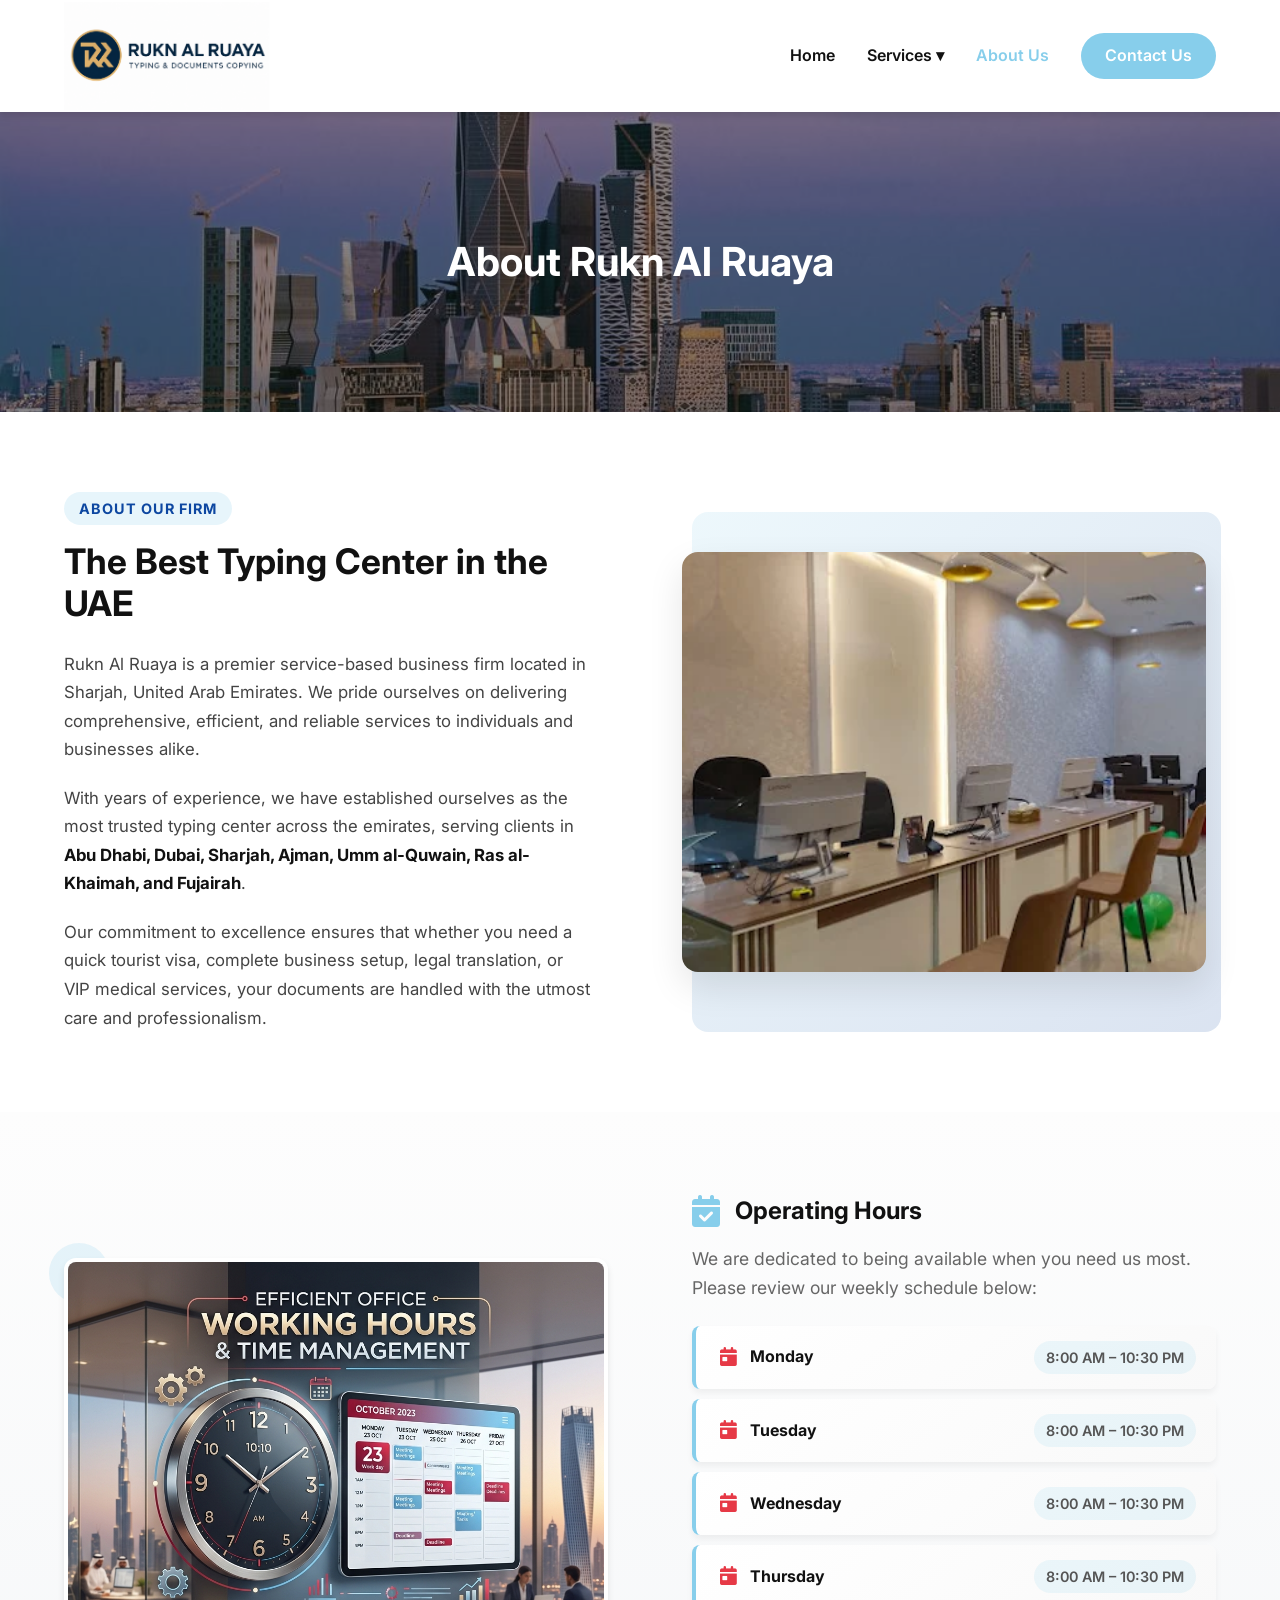
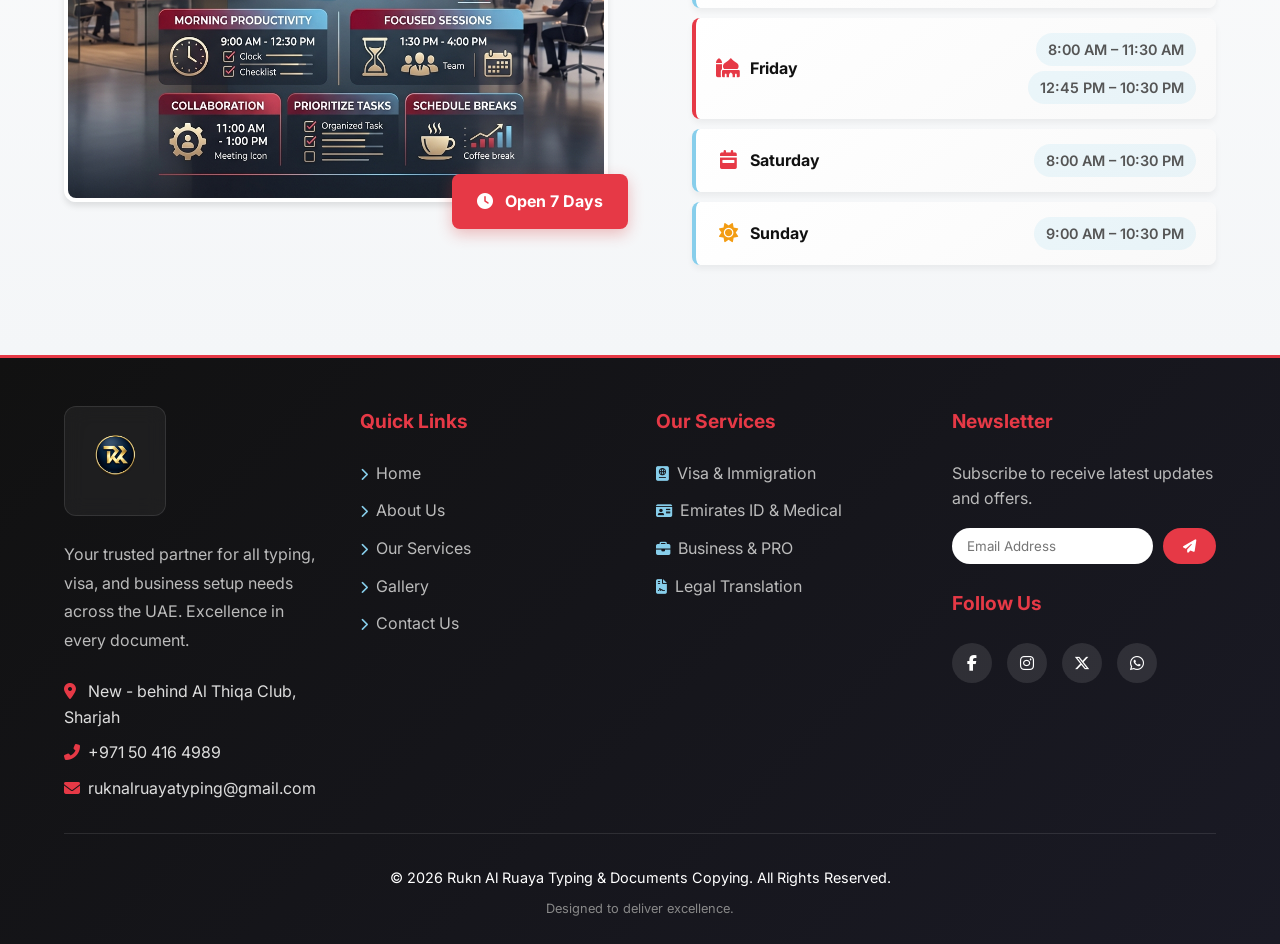
==== about.html @ 2fbfcc8e "Initial website upload" ====
<!DOCTYPE html>
<html lang="en">

<head>
    <meta charset="UTF-8">
    <meta name="viewport" content="width=device-width, initial-scale=1.0">
    <meta name="description"
        content="Learn about Rukn Al Ruaya, the leading typing center and documents copying service spanning across all 7 emirates of the UAE.">
    <title>About Us | Rukn Al Ruaya</title>
    <link rel="preconnect" href="https://fonts.googleapis.com">
    <link rel="preconnect" href="https://fonts.gstatic.com" crossorigin>
    <link href="https://fonts.googleapis.com/css2?family=Inter:wght@300;400;600;700&display=swap" rel="stylesheet">
    <link rel="stylesheet" href="https://cdnjs.cloudflare.com/ajax/libs/font-awesome/6.4.0/css/all.min.css">
    <link rel="stylesheet" href="css/style.css">
        <!-- Enhanced Favicon -->
    <link rel="icon" type="image/x-icon" href="images/favicon.ico" sizes="16x16 32x32 48x48">
    <link rel="icon" type="image/png" sizes="192x192" href="images/Rukn Al Ruaya.png">
    <link rel="apple-touch-icon" sizes="180x180" href="images/Rukn Al Ruaya.png">
    <style>
        .about-grid {
            display: grid;
            grid-template-columns: 1fr 1fr;
            gap: 4rem;
            align-items: center;
        }

        @media (max-width: 768px) {
            .about-grid {
                grid-template-columns: 1fr;
            }
        }

        .about-image {
            width: 100%;
            border-radius: 12px;
            box-shadow: var(--box-shadow);
        }

        .hours-list {
            list-style: none;
            padding: 0;
            margin-top: 1.5rem;
        }
        .hours-list li {
            display: flex;
            justify-content: space-between;
            align-items: center;
            padding: 15px 20px;
            margin-bottom: 10px;
            background: linear-gradient(145deg, #ffffff, #f9f9f9);
            border-radius: 8px;
            box-shadow: 0 4px 6px rgba(0,0,0,0.05);
            transition: transform 0.3s ease, box-shadow 0.3s ease;
            border-left: 4px solid var(--sky-blue);
        }
        .hours-list li:hover {
            transform: translateX(5px);
            box-shadow: 0 6px 12px rgba(0,0,0,0.1);
            border-left-color: var(--red);
        }
        .hours-list li .day {
            font-weight: 700;
            color: var(--black);
            display: flex;
            align-items: center;
            gap: 10px;
        }
        .hours-list li .day i {
            color: var(--red);
            font-size: 1.2rem;
            width: 24px;
            text-align: center;
        }
        .hours-list li .time {
            font-weight: 600;
            color: #555;
            background: rgba(135, 206, 235, 0.15); /* Sky blue tint */
            padding: 5px 12px;
            border-radius: 20px;
            font-size: 0.9rem;
        }
        .hours-header {
            display: flex;
            align-items: center;
            gap: 15px;
            margin-bottom: 15px;
        }
        .hours-header i {
            font-size: 2rem;
            color: var(--sky-blue);
        }
    </style>
</head>

<body>

    <!-- Navigation -->
    <header>
        <a href="index.html" class="logo">
            <img src="images/Rukn Al Ruaya.png" alt="Rukn Al Ruaya Logo">
        </a>
        <div class="mobile-menu-btn" id="mobile-menu-btn">☰</div>
        <nav>
            <ul id="nav-menu">
                <li><a href="index.html">Home</a></li>
                <li class="dropdown">
                    <a href="services.html">Services ▾</a>
                    <ul class="dropdown-menu">
                        <li><a href="services.html#visa" class="dropdown-item">Visa & Immigration</a></li>
                        <li><a href="services.html#emirates-id" class="dropdown-item">Emirates ID & Medical</a></li>
                        <li><a href="services.html#business" class="dropdown-item">Business & PRO</a></li>
                        <li><a href="services.html#legal" class="dropdown-item">Legal Translation</a></li>
                    </ul>
                </li>
                <li><a href="about.html" style="color: var(--sky-blue);">About Us</a></li>

                <li><a href="contact.html" class="btn">Contact Us</a></li>
            </ul>
        </nav>
    </header>

    <!-- Page Header -->
    <div class="hero" style="min-height: 300px; height: 300px;">
        <img src="images/hero.jpg" alt="About Background" class="hero-bg">
        <div class="hero-content">
            <h1 style="font-size: 2.5rem; margin-bottom:0;">About Rukn Al Ruaya</h1>
        </div>
    </div>

    <!-- About Content -->
    <section class="section">
        <div class="about-grid" style="align-items: stretch;">
            <div style="display: flex; flex-direction: column; justify-content: center; padding-right: 1rem;">
                <div style="display: inline-block; background-color: rgba(135, 206, 235, 0.2); color: #0d47a1; padding: 5px 15px; border-radius: 20px; font-weight: 700; font-size: 0.9rem; margin-bottom: 15px; width: fit-content; text-transform: uppercase; letter-spacing: 1px;">About Our Firm</div>
                <h2 style="color: var(--black); font-size: 2.2rem; margin-bottom: 25px; line-height: 1.2;">The Best Typing Center in the UAE</h2>
                <p style="margin-bottom: 20px; font-size: 1.05rem; color: #444; line-height: 1.7;">Rukn Al Ruaya is a premier service-based business firm located in Sharjah, United Arab Emirates. We pride ourselves on delivering comprehensive, efficient, and reliable services to individuals and businesses alike.</p>
                <p style="margin-bottom: 20px; font-size: 1.05rem; color: #444; line-height: 1.7;">With years of experience, we have established ourselves as the most trusted typing center across the emirates, serving clients in <strong style="color: var(--black);">Abu Dhabi, Dubai, Sharjah, Ajman, Umm al-Quwain, Ras al-Khaimah, and Fujairah</strong>.</p>
                <p style="font-size: 1.05rem; color: #444; line-height: 1.7;">Our commitment to excellence ensures that whether you need a quick tourist visa, complete business setup, legal translation, or VIP medical services, your documents are handled with the utmost care and professionalism.</p>
            </div>
            <div style="position: relative; display: flex; align-items: center; justify-content: center; padding: 10px;">
                <div style="position: absolute; top: 20px; right: -5px; bottom: 0px; left: 20px; background: linear-gradient(135deg, var(--sky-blue), #0d47a1); border-radius: 16px; opacity: 0.15; z-index: 0;"></div>
                <img src="images/rukn office.webp" alt="Office View" style="width: 100%; height: 100%; max-height: 420px; object-fit: cover; border-radius: 16px; box-shadow: 0 15px 35px rgba(0,0,0,0.1); position: relative; z-index: 1;">
            </div>
        </div>
    </section>

    <!-- Hours Section -->
    <section class="section" style="background-color: var(--white); background-image: linear-gradient(to bottom, #fdfdfd, #f4f6f8);">
        <div class="about-grid">
            <div style="position: relative;">
                <div style="position: absolute; top: -15px; left: -15px; width: 60px; height: 60px; background: var(--sky-blue); border-radius: 50%; z-index: 0; opacity: 0.2;"></div>
                <img src="images/working_hours.png" alt="Working Hours" class="about-image" style="position: relative; z-index: 1; border: 4px solid white;">
                <div style="position: absolute; bottom: -20px; right: -20px; background: var(--red); color: white; padding: 15px 25px; border-radius: 8px; font-weight: bold; z-index: 2; box-shadow: 0 5px 15px rgba(211,47,47,0.3);">
                    <i class="fas fa-clock" style="margin-right: 8px;"></i> Open 7 Days
                </div>
            </div>
            <div style="padding-left: 20px;">
                <div class="hours-header">
                    <i class="fas fa-calendar-check"></i>
                    <h2 style="color: var(--black); margin: 0;">Operating Hours</h2>
                </div>
                <p style="color: #666; font-size: 1.1rem; margin-bottom: 1.5rem;">We are dedicated to being available when you need us most. Please review our weekly schedule below:</p>
                <ul class="hours-list">
                    <li>
                        <span class="day"><i class="fas fa-calendar-day"></i> Monday</span>
                        <span class="time">8:00 AM – 10:30 PM</span>
                    </li>
                    <li>
                        <span class="day"><i class="fas fa-calendar-day"></i> Tuesday</span>
                        <span class="time">8:00 AM – 10:30 PM</span>
                    </li>
                    <li>
                        <span class="day"><i class="fas fa-calendar-day"></i> Wednesday</span>
                        <span class="time">8:00 AM – 10:30 PM</span>
                    </li>
                    <li>
                        <span class="day"><i class="fas fa-calendar-day"></i> Thursday</span>
                        <span class="time">8:00 AM – 10:30 PM</span>
                    </li>
                    <li style="border-left-color: var(--red);">
                        <span class="day"><i class="fas fa-mosque"></i> Friday</span>
                        <div style="display: flex; flex-direction: column; gap: 5px; align-items: flex-end;">
                            <span class="time">8:00 AM – 11:30 AM</span>
                            <span class="time">12:45 PM – 10:30 PM</span>
                        </div>
                    </li>
                    <li>
                        <span class="day"><i class="fas fa-calendar-week"></i> Saturday</span>
                        <span class="time">8:00 AM – 10:30 PM</span>
                    </li>
                    <li>
                        <span class="day"><i class="fas fa-sun" style="color: #f39c12;"></i> Sunday</span>
                        <span class="time">9:00 AM – 10:30 PM</span>
                    </li>
                </ul>
            </div>
        </div>
    </section>

        <!-- Footer -->
    <footer style="background: linear-gradient(135deg, #111 0%, #1a1a25 100%); border-top: 3px solid var(--red);">
        <div class="footer-grid">
            <div class="footer-col">
                <a href="index.html"
                    style="display: inline-block; margin-bottom: 1.5rem; background: rgba(255,255,255,0.05); padding: 15px; border-radius: 12px; border: 1px solid rgba(255,255,255,0.1); backdrop-filter: blur(10px);">
                    <img src="images/logo.png" alt="Rukn Al Ruaya Logo" style="height: 70px; transition: transform 0.3s ease;">
                </a>
                <p style="color: #bbb; line-height: 1.8; margin-bottom: 1.5rem;">Your trusted partner for all typing, visa, and business setup needs across the UAE. Excellence in every document.</p>
                <div style="display: flex; flex-direction: column; gap: 10px; color: #ddd;">
                    <p><i class="fas fa-map-marker-alt" style="color: var(--red); width: 20px;"></i> New - behind Al Thiqa Club, Sharjah</p>
                    <p><i class="fas fa-phone-alt" style="color: var(--red); width: 20px;"></i> +971 50 416 4989</p>
                    <p><i class="fas fa-envelope" style="color: var(--red); width: 20px;"></i> ruknalruayatyping@gmail.com</p>
                </div>
            </div>
            
            <div class="footer-col">
                <h4>Quick Links</h4>
                <ul class="footer-links" style="list-style: none; padding: 0;">
                    <li style="margin-bottom: 12px;"><a href="index.html" style="color: #bbb; transition: 0.3s;"><i class="fas fa-chevron-right" style="font-size: 0.8rem; margin-right: 8px; color: var(--sky-blue);"></i>Home</a></li>
                    <li style="margin-bottom: 12px;"><a href="about.html" style="color: #bbb; transition: 0.3s;"><i class="fas fa-chevron-right" style="font-size: 0.8rem; margin-right: 8px; color: var(--sky-blue);"></i>About Us</a></li>
                    <li style="margin-bottom: 12px;"><a href="services.html" style="color: #bbb; transition: 0.3s;"><i class="fas fa-chevron-right" style="font-size: 0.8rem; margin-right: 8px; color: var(--sky-blue);"></i>Our Services</a></li>
                    <li style="margin-bottom: 12px;"><a href="gallery.html" style="color: #bbb; transition: 0.3s;"><i class="fas fa-chevron-right" style="font-size: 0.8rem; margin-right: 8px; color: var(--sky-blue);"></i>Gallery</a></li>
                    <li style="margin-bottom: 12px;"><a href="contact.html" style="color: #bbb; transition: 0.3s;"><i class="fas fa-chevron-right" style="font-size: 0.8rem; margin-right: 8px; color: var(--sky-blue);"></i>Contact Us</a></li>
                </ul>
            </div>

            <div class="footer-col">
                <h4>Our Services</h4>
                <ul class="footer-links" style="list-style: none; padding: 0;">
                    <li style="margin-bottom: 12px;"><a href="services.html#visa" style="color: #bbb; transition: 0.3s;"><i class="fas fa-passport" style="font-size: 0.9rem; margin-right: 8px; color: var(--sky-blue);"></i>Visa & Immigration</a></li>
                    <li style="margin-bottom: 12px;"><a href="services.html#emirates-id" style="color: #bbb; transition: 0.3s;"><i class="fas fa-id-card" style="font-size: 0.9rem; margin-right: 8px; color: var(--sky-blue);"></i>Emirates ID & Medical</a></li>
                    <li style="margin-bottom: 12px;"><a href="services.html#business" style="color: #bbb; transition: 0.3s;"><i class="fas fa-briefcase" style="font-size: 0.9rem; margin-right: 8px; color: var(--sky-blue);"></i>Business & PRO</a></li>
                    <li style="margin-bottom: 12px;"><a href="services.html#legal" style="color: #bbb; transition: 0.3s;"><i class="fas fa-file-contract" style="font-size: 0.9rem; margin-right: 8px; color: var(--sky-blue);"></i>Legal Translation</a></li>
                </ul>
            </div>

            <div class="footer-col">
                <h4>Newsletter</h4>
                <p style="color: #bbb; margin-bottom: 1rem;">Subscribe to receive latest updates and offers.</p>
                <form style="display: flex; gap: 10px; margin-bottom: 1.5rem;" onsubmit="event.preventDefault(); alert('Subscribed successfully!');">
                    <input type="email" placeholder="Email Address" required style="padding: 10px 15px; border-radius: 25px; border: none; outline: none; width: 100%; font-family: inherit;">
                    <button type="submit" style="background: var(--red); color: white; border: none; border-radius: 25px; padding: 10px 20px; cursor: pointer; font-weight: bold; transition: background 0.3s;"><i class="fas fa-paper-plane"></i></button>
                </form>
                <h4>Follow Us</h4>
                <div class="social-links" style="display: flex; gap: 15px; margin-top: 10px;">
                    <a href="#" target="_blank" title="Facebook" style="width: 40px; height: 40px; background: rgba(255,255,255,0.1); border-radius: 50%; display: flex; align-items: center; justify-content: center; transition: background 0.3s;"><i class="fab fa-facebook-f"></i></a>
                    <a href="https://www.instagram.com/p/DQE0ZLcCfTU/" target="_blank" title="Instagram" style="width: 40px; height: 40px; background: rgba(255,255,255,0.1); border-radius: 50%; display: flex; align-items: center; justify-content: center; transition: background 0.3s;"><i class="fab fa-instagram"></i></a>
                    <a href="#" target="_blank" title="Twitter(X)" style="width: 40px; height: 40px; background: rgba(255,255,255,0.1); border-radius: 50%; display: flex; align-items: center; justify-content: center; transition: background 0.3s;"><i class="fab fa-x-twitter"></i></a>
                    <a href="https://wa.me/971504164989" target="_blank" title="WhatsApp" style="width: 40px; height: 40px; background: rgba(255,255,255,0.1); border-radius: 50%; display: flex; align-items: center; justify-content: center; transition: background 0.3s;"><i class="fab fa-whatsapp"></i></a>
                </div>
            </div>
        </div>
        <div class="footer-bottom" style="text-align: center; padding-top: 2rem; border-top: 1px solid rgba(255,255,255,0.1); font-size: 0.9rem;">
            <p>&copy; 2026 Rukn Al Ruaya Typing & Documents Copying. All Rights Reserved.</p>
            <p style="margin-top: 10px; color: #888; font-size: 0.8rem;">Designed to deliver excellence.</p>
        </div>
    </footer>

    <script src="js/main.js"></script>
</body>

</html>
---- css/style.css ----
/* CSS variables and basic reset */
:root {
  --white: #FFFFFF;
  --black: #111111;
  --red: #E63946;
  --sky-blue: #87CEEB;
  --font-main: 'Inter', sans-serif;
  --transition-fast: 0.3s ease;
  --transition-slow: 0.5s ease;
  --box-shadow: 0 4px 6px rgba(0, 0, 0, 0.1);
}

* {
  margin: 0;
  padding: 0;
  box-sizing: border-box;
}

body {
  font-family: var(--font-main);
  background-color: var(--white);
  color: var(--black);
  line-height: 1.6;
  overflow-x: hidden;
}

a {
  text-decoration: none;
  color: inherit;
}

ul {
  list-style: none;
}

/* Header & Navbar */
header {
  background-color: var(--white);
  box-shadow: var(--box-shadow);
  position: sticky;
  top: 0;
  z-index: 1000;
  padding: 1rem 5%;
  display: flex;
  justify-content: space-between;
  align-items: center;
}

.logo {
  font-size: 1.5rem;
  font-weight: 700;
  color: var(--black);
  display: flex;
  align-items: center;
  gap: 10px;
}

.logo img {
  height: 80px;
  transform: scale(1.35);
  transform-origin: left center;
}

nav ul {
  display: flex;
  gap: 2rem;
  align-items: center;
}

nav a {
  font-weight: 600;
  color: var(--black);
  transition: color var(--transition-fast);
  position: relative;
}

nav a:hover {
  color: var(--sky-blue);
}

/* Dropdown specific for services */
.dropdown {
  position: relative;
}

.dropdown-menu {
  display: none;
  position: absolute;
  top: 100%;
  left: 0;
  background: var(--white);
  box-shadow: 0 10px 30px rgba(0,0,0,0.1);
  padding: 0.5rem 0;
  border-radius: 8px;
  min-width: 240px;
  z-index: 1001;
  opacity: 0;
  animation: fadeIn 0.3s forwards;
  list-style: none;
  flex-direction: column;
}

.dropdown:hover .dropdown-menu {
  display: flex;
}

.dropdown-item {
  display: block;
  padding: 12px 20px;
  color: var(--black);
  transition: all var(--transition-fast);
  text-align: left;
  font-weight: 500;
  font-size: 0.95rem;
  border-left: 3px solid transparent;
}

.dropdown-item:hover {
  background-color: rgba(135, 206, 235, 0.1);
  color: var(--sky-blue);
  border-left-color: var(--sky-blue);
}

.mobile-menu-btn {
  display: none;
  font-size: 1.5rem;
  cursor: pointer;
  color: var(--black);
}

/* Buttons */
.btn {
  display: inline-block;
  padding: 10px 24px;
  background-color: var(--sky-blue);
  color: var(--white);
  border-radius: 30px;
  font-weight: 600;
  border: none;
  cursor: pointer;
  transition: all var(--transition-fast);
}

.btn:hover {
  background-color: var(--black);
  transform: translateY(-2px);
  box-shadow: 0 6px 12px rgba(47, 160, 132, 0.3);
}

.btn-outline {
  background-color: transparent;
  color: var(--sky-blue);
  border: 2px solid var(--sky-blue);
}

.btn-outline:hover {
  background-color: var(--sky-blue);
  color: var(--white);
}

/* Hero Section */
.hero {
  position: relative;
  height: 80vh;
  min-height: 600px;
  display: flex;
  align-items: center;
  justify-content: center;
  text-align: center;
  color: var(--white);
  background-color: var(--black); /* Fallback */
  overflow: hidden;
}

.hero-bg {
  position: absolute;
  top: 0;
  left: 0;
  width: 100%;
  height: 100%;
  object-fit: cover;
  opacity: 0.5;
  z-index: 1;
}

.hero-content {
  position: relative;
  z-index: 2;
  max-width: 800px;
  padding: 0 20px;
  animation: slideUp 0.8s ease;
}

.hero h1 {
  font-size: 3.5rem;
  margin-bottom: 20px;
  line-height: 1.2;
}

.hero p {
  font-size: 1.2rem;
  margin-bottom: 30px;
}

/* Sections General */
.section {
  padding: 5rem 5%;
}

.section-title {
  text-align: center;
  margin-bottom: 3rem;
  color: var(--black);
  font-size: 2.5rem;
  position: relative;
}

.section-title::after {
  content: '';
  display: block;
  width: 60px;
  height: 4px;
  background-color: var(--red);
  margin: 10px auto 0;
  border-radius: 2px;
}

/* Cards (Services) */
.cards-grid {
  display: grid;
  grid-template-columns: repeat(auto-fit, minmax(300px, 1fr));
  gap: 2rem;
}

.card {
  background: var(--white);
  border-radius: 12px;
  overflow: hidden;
  box-shadow: var(--box-shadow);
  transition: transform var(--transition-fast), box-shadow var(--transition-fast);
  position: relative;
}

.card:hover {
  transform: translateY(-10px);
  box-shadow: 0 15px 30px rgba(0,0,0,0.15);
}

.card-img {
  width: 100%;
  height: 200px;
  object-fit: cover;
}

.card-content {
  padding: 1.5rem;
}

.card h3 {
  color: var(--sky-blue);
  margin-bottom: 10px;
  font-size: 1.4rem;
}

.card p {
  color: #666;
  margin-bottom: 15px;
}

/* Floating Buttons */
.floating-btn {
  position: fixed;
  bottom: 30px;
  width: 60px;
  height: 60px;
  border-radius: 50%;
  display: flex;
  align-items: center;
  justify-content: center;
  color: var(--white);
  font-size: 1.8rem;
  box-shadow: 0 4px 10px rgba(0,0,0,0.3);
  z-index: 999;
  transition: transform var(--transition-fast);
}

.floating-btn:hover {
  transform: scale(1.1);
}

.floating-whatsapp {
  right: 30px;
  background-color: #25D366; /* standard WA color, but can adapt */
}

.floating-call {
  left: 30px;
  background-color: var(--sky-blue);
}

/* Forms */
.form-group {
  margin-bottom: 1.5rem;
}

.form-label {
  display: block;
  margin-bottom: 0.5rem;
  font-weight: 600;
  color: var(--black);
}

.form-control {
  width: 100%;
  padding: 12px;
  border: 1px solid #ccc;
  border-radius: 8px;
  font-family: inherit;
  font-size: 1rem;
  transition: border-color var(--transition-fast);
}

.form-control:focus {
  outline: none;
  border-color: var(--sky-blue);
}

.form-row {
  display: flex;
  gap: 1rem;
}
.form-row .form-group {
  flex: 1;
}

/* Footer */
footer {
  background-color: var(--black);
  color: var(--white);
  padding: 3rem 5% 1.5rem;
}

.footer-grid {
  display: grid;
  grid-template-columns: repeat(auto-fit, minmax(250px, 1fr));
  gap: 2rem;
  margin-bottom: 2rem;
}

.footer-col h4 {
  font-size: 1.2rem;
  margin-bottom: 1.5rem;
  color: var(--red);
}

.footer-col ul li {
  margin-bottom: 10px;
}

.footer-col a:hover {
  color: var(--red);
}

.social-links {
  display: flex;
  gap: 15px;
}

.social-links a {
  display: inline-block;
  width: 40px;
  height: 40px;
  background: rgba(255,255,255,0.1);
  border-radius: 50%;
  display: flex;
  align-items: center;
  justify-content: center;
  transition: background var(--transition-fast);
}

.social-links a:hover {
  background: var(--red);
  color: var(--black);
}

.footer-bottom {
  text-align: center;
  padding-top: 2rem;
  border-top: 1px solid rgba(255,255,255,0.1);
  font-size: 0.9rem;
}

/* Utilities */
.text-center { text-align: center; }
.mt-2 { margin-top: 1rem; }
.mt-4 { margin-top: 2rem; }

/* Animations */
@keyframes fadeIn {
  from { opacity: 0; }
  to { opacity: 1; }
}

@keyframes slideUp {
  from { opacity: 0; transform: translateY(30px); }
  to { opacity: 1; transform: translateY(0); }
}

/* Responsive */
@media (max-width: 992px) {
  .hero h1 { font-size: 2.5rem; }
  .form-row { flex-direction: column; gap: 0; }
}

@media (max-width: 768px) {
  .mobile-menu-btn { display: block; }
  nav ul {
    position: absolute;
    top: 100%;
    left: 0;
    width: 100%;
    background: var(--white);
    flex-direction: column;
    gap: 0;
    box-shadow: 0 10px 10px rgba(0,0,0,0.1);
    display: none;
  }
  nav ul.active {
    display: flex;
  }
  nav ul li {
    width: 100%;
    text-align: center;
  }
  nav ul a {
    display: block;
    padding: 15px;
    border-bottom: 1px solid var(--light-grey);
  }
  .dropdown:hover .dropdown-menu {
    display: none; /* disable hover grid on mobile */
  }
  .dropdown.active .dropdown-menu {
    display: flex;
    position: static;
    transform: none;
    box-shadow: none;
    width: 100%;
    max-width: 100%;
    padding: 0;
    background: transparent;
  }
  .hero { min-height: 400px; height: 60vh; }
  .hero h1 { font-size: 2rem; }
}

/* Carousel / scrolling container */
.scrolling-wrapper {
  overflow: hidden;
  white-space: nowrap;
  padding: 20px 0;
  position: relative;
  width: 100%;
}

.scrolling-inner {
  display: inline-block;
  animation: scrollMarquee 25s linear infinite;
}

.scrolling-wrapper:hover .scrolling-inner {
  animation-play-state: paused;
}

@keyframes scrollMarquee {
  0% { transform: translateX(0); }
  100% { transform: translateX(-50%); }
}

.scrolling-card {
  display: inline-flex;
  align-items: center;
  justify-content: center;
  width: 200px;
  height: 120px;
  margin-right: 30px;
  border-radius: 12px;
  background-color: var(--white);
  box-shadow: 0 4px 15px rgba(0, 0, 0, 0.08);
  position: relative;
  overflow: hidden;
  padding: 20px;
  transition: transform var(--transition-fast);
}

.scrolling-card:hover {
  transform: scale(1.05);
}

.scrolling-card img {
  max-width: 100%;
  max-height: 100%;
  object-fit: contain;
}
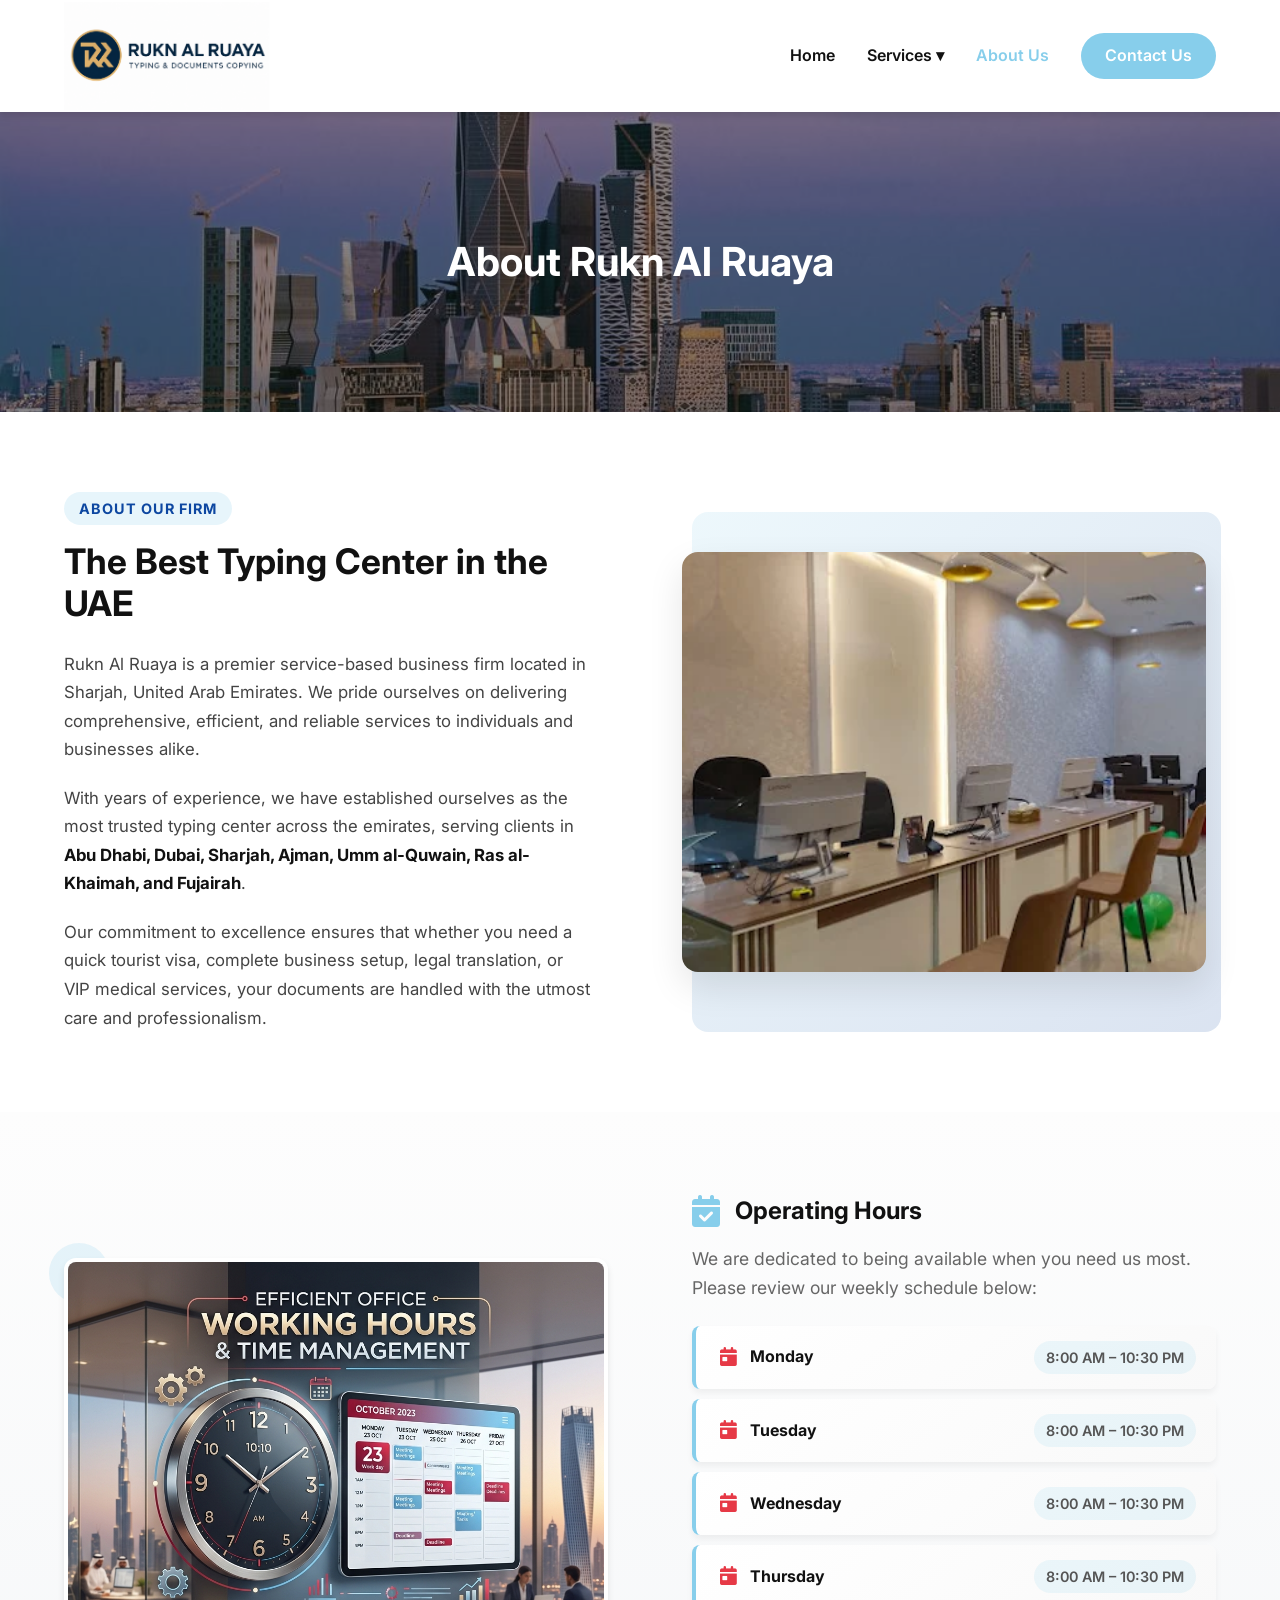
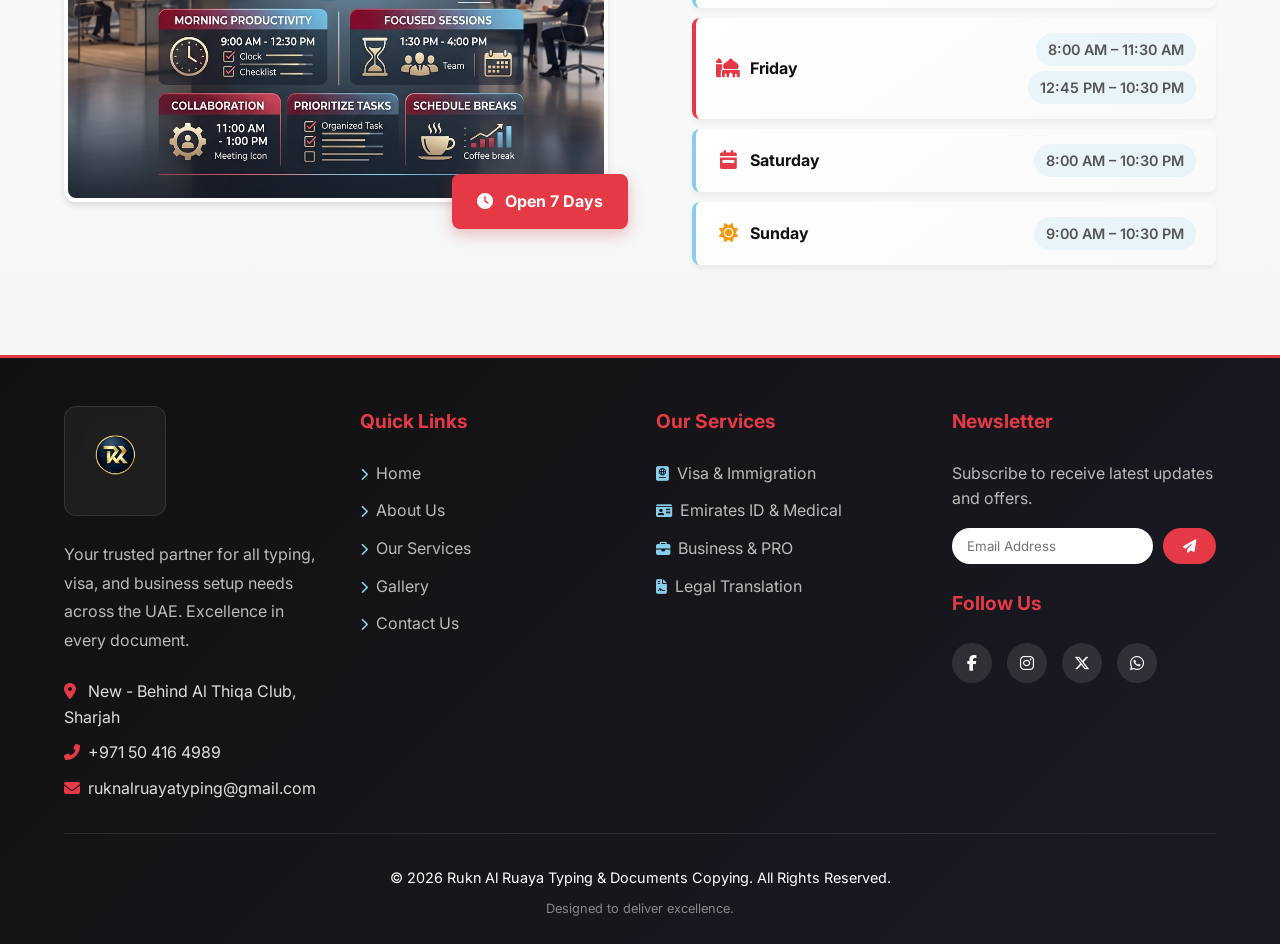
==== commit a4680d56: "address spel update" ====
--- a/about.html
+++ b/about.html
@@ -12,7 +12,7 @@
     <link href="https://fonts.googleapis.com/css2?family=Inter:wght@300;400;600;700&display=swap" rel="stylesheet">
     <link rel="stylesheet" href="https://cdnjs.cloudflare.com/ajax/libs/font-awesome/6.4.0/css/all.min.css">
     <link rel="stylesheet" href="css/style.css">
-        <!-- Enhanced Favicon -->
+    <!-- Enhanced Favicon -->
     <link rel="icon" type="image/x-icon" href="images/favicon.ico" sizes="16x16 32x32 48x48">
     <link rel="icon" type="image/png" sizes="192x192" href="images/Rukn Al Ruaya.png">
     <link rel="apple-touch-icon" sizes="180x180" href="images/Rukn Al Ruaya.png">
@@ -41,6 +41,7 @@
             padding: 0;
             margin-top: 1.5rem;
         }
+
         .hours-list li {
             display: flex;
             justify-content: space-between;
@@ -49,15 +50,17 @@
             margin-bottom: 10px;
             background: linear-gradient(145deg, #ffffff, #f9f9f9);
             border-radius: 8px;
-            box-shadow: 0 4px 6px rgba(0,0,0,0.05);
+            box-shadow: 0 4px 6px rgba(0, 0, 0, 0.05);
             transition: transform 0.3s ease, box-shadow 0.3s ease;
             border-left: 4px solid var(--sky-blue);
         }
+
         .hours-list li:hover {
             transform: translateX(5px);
-            box-shadow: 0 6px 12px rgba(0,0,0,0.1);
+            box-shadow: 0 6px 12px rgba(0, 0, 0, 0.1);
             border-left-color: var(--red);
         }
+
         .hours-list li .day {
             font-weight: 700;
             color: var(--black);
@@ -65,26 +68,31 @@
             align-items: center;
             gap: 10px;
         }
+
         .hours-list li .day i {
             color: var(--red);
             font-size: 1.2rem;
             width: 24px;
             text-align: center;
         }
+
         .hours-list li .time {
             font-weight: 600;
             color: #555;
-            background: rgba(135, 206, 235, 0.15); /* Sky blue tint */
+            background: rgba(135, 206, 235, 0.15);
+            /* Sky blue tint */
             padding: 5px 12px;
             border-radius: 20px;
             font-size: 0.9rem;
         }
+
         .hours-header {
             display: flex;
             align-items: center;
             gap: 15px;
             margin-bottom: 15px;
         }
+
         .hours-header i {
             font-size: 2rem;
             color: var(--sky-blue);
@@ -131,26 +139,45 @@
     <section class="section">
         <div class="about-grid" style="align-items: stretch;">
             <div style="display: flex; flex-direction: column; justify-content: center; padding-right: 1rem;">
-                <div style="display: inline-block; background-color: rgba(135, 206, 235, 0.2); color: #0d47a1; padding: 5px 15px; border-radius: 20px; font-weight: 700; font-size: 0.9rem; margin-bottom: 15px; width: fit-content; text-transform: uppercase; letter-spacing: 1px;">About Our Firm</div>
-                <h2 style="color: var(--black); font-size: 2.2rem; margin-bottom: 25px; line-height: 1.2;">The Best Typing Center in the UAE</h2>
-                <p style="margin-bottom: 20px; font-size: 1.05rem; color: #444; line-height: 1.7;">Rukn Al Ruaya is a premier service-based business firm located in Sharjah, United Arab Emirates. We pride ourselves on delivering comprehensive, efficient, and reliable services to individuals and businesses alike.</p>
-                <p style="margin-bottom: 20px; font-size: 1.05rem; color: #444; line-height: 1.7;">With years of experience, we have established ourselves as the most trusted typing center across the emirates, serving clients in <strong style="color: var(--black);">Abu Dhabi, Dubai, Sharjah, Ajman, Umm al-Quwain, Ras al-Khaimah, and Fujairah</strong>.</p>
-                <p style="font-size: 1.05rem; color: #444; line-height: 1.7;">Our commitment to excellence ensures that whether you need a quick tourist visa, complete business setup, legal translation, or VIP medical services, your documents are handled with the utmost care and professionalism.</p>
-            </div>
-            <div style="position: relative; display: flex; align-items: center; justify-content: center; padding: 10px;">
-                <div style="position: absolute; top: 20px; right: -5px; bottom: 0px; left: 20px; background: linear-gradient(135deg, var(--sky-blue), #0d47a1); border-radius: 16px; opacity: 0.15; z-index: 0;"></div>
-                <img src="images/rukn office.webp" alt="Office View" style="width: 100%; height: 100%; max-height: 420px; object-fit: cover; border-radius: 16px; box-shadow: 0 15px 35px rgba(0,0,0,0.1); position: relative; z-index: 1;">
+                <div
+                    style="display: inline-block; background-color: rgba(135, 206, 235, 0.2); color: #0d47a1; padding: 5px 15px; border-radius: 20px; font-weight: 700; font-size: 0.9rem; margin-bottom: 15px; width: fit-content; text-transform: uppercase; letter-spacing: 1px;">
+                    About Our Firm</div>
+                <h2 style="color: var(--black); font-size: 2.2rem; margin-bottom: 25px; line-height: 1.2;">The Best
+                    Typing Center in the UAE</h2>
+                <p style="margin-bottom: 20px; font-size: 1.05rem; color: #444; line-height: 1.7;">Rukn Al Ruaya is a
+                    premier service-based business firm located in Sharjah, United Arab Emirates. We pride ourselves on
+                    delivering comprehensive, efficient, and reliable services to individuals and businesses alike.</p>
+                <p style="margin-bottom: 20px; font-size: 1.05rem; color: #444; line-height: 1.7;">With years of
+                    experience, we have established ourselves as the most trusted typing center across the emirates,
+                    serving clients in <strong style="color: var(--black);">Abu Dhabi, Dubai, Sharjah, Ajman, Umm
+                        al-Quwain, Ras al-Khaimah, and Fujairah</strong>.</p>
+                <p style="font-size: 1.05rem; color: #444; line-height: 1.7;">Our commitment to excellence ensures that
+                    whether you need a quick tourist visa, complete business setup, legal translation, or VIP medical
+                    services, your documents are handled with the utmost care and professionalism.</p>
+            </div>
+            <div
+                style="position: relative; display: flex; align-items: center; justify-content: center; padding: 10px;">
+                <div
+                    style="position: absolute; top: 20px; right: -5px; bottom: 0px; left: 20px; background: linear-gradient(135deg, var(--sky-blue), #0d47a1); border-radius: 16px; opacity: 0.15; z-index: 0;">
+                </div>
+                <img src="images/rukn office.webp" alt="Office View"
+                    style="width: 100%; height: 100%; max-height: 420px; object-fit: cover; border-radius: 16px; box-shadow: 0 15px 35px rgba(0,0,0,0.1); position: relative; z-index: 1;">
             </div>
         </div>
     </section>
 
     <!-- Hours Section -->
-    <section class="section" style="background-color: var(--white); background-image: linear-gradient(to bottom, #fdfdfd, #f4f6f8);">
+    <section class="section"
+        style="background-color: var(--white); background-image: linear-gradient(to bottom, #fdfdfd, #f4f6f8);">
         <div class="about-grid">
             <div style="position: relative;">
-                <div style="position: absolute; top: -15px; left: -15px; width: 60px; height: 60px; background: var(--sky-blue); border-radius: 50%; z-index: 0; opacity: 0.2;"></div>
-                <img src="images/working_hours.png" alt="Working Hours" class="about-image" style="position: relative; z-index: 1; border: 4px solid white;">
-                <div style="position: absolute; bottom: -20px; right: -20px; background: var(--red); color: white; padding: 15px 25px; border-radius: 8px; font-weight: bold; z-index: 2; box-shadow: 0 5px 15px rgba(211,47,47,0.3);">
+                <div
+                    style="position: absolute; top: -15px; left: -15px; width: 60px; height: 60px; background: var(--sky-blue); border-radius: 50%; z-index: 0; opacity: 0.2;">
+                </div>
+                <img src="images/working_hours.png" alt="Working Hours" class="about-image"
+                    style="position: relative; z-index: 1; border: 4px solid white;">
+                <div
+                    style="position: absolute; bottom: -20px; right: -20px; background: var(--red); color: white; padding: 15px 25px; border-radius: 8px; font-weight: bold; z-index: 2; box-shadow: 0 5px 15px rgba(211,47,47,0.3);">
                     <i class="fas fa-clock" style="margin-right: 8px;"></i> Open 7 Days
                 </div>
             </div>
@@ -159,7 +186,8 @@
                     <i class="fas fa-calendar-check"></i>
                     <h2 style="color: var(--black); margin: 0;">Operating Hours</h2>
                 </div>
-                <p style="color: #666; font-size: 1.1rem; margin-bottom: 1.5rem;">We are dedicated to being available when you need us most. Please review our weekly schedule below:</p>
+                <p style="color: #666; font-size: 1.1rem; margin-bottom: 1.5rem;">We are dedicated to being available
+                    when you need us most. Please review our weekly schedule below:</p>
                 <ul class="hours-list">
                     <li>
                         <span class="day"><i class="fas fa-calendar-day"></i> Monday</span>
@@ -197,60 +225,103 @@
         </div>
     </section>
 
-        <!-- Footer -->
+    <!-- Footer -->
     <footer style="background: linear-gradient(135deg, #111 0%, #1a1a25 100%); border-top: 3px solid var(--red);">
         <div class="footer-grid">
             <div class="footer-col">
                 <a href="index.html"
                     style="display: inline-block; margin-bottom: 1.5rem; background: rgba(255,255,255,0.05); padding: 15px; border-radius: 12px; border: 1px solid rgba(255,255,255,0.1); backdrop-filter: blur(10px);">
-                    <img src="images/logo.png" alt="Rukn Al Ruaya Logo" style="height: 70px; transition: transform 0.3s ease;">
+                    <img src="images/logo.png" alt="Rukn Al Ruaya Logo"
+                        style="height: 70px; transition: transform 0.3s ease;">
                 </a>
-                <p style="color: #bbb; line-height: 1.8; margin-bottom: 1.5rem;">Your trusted partner for all typing, visa, and business setup needs across the UAE. Excellence in every document.</p>
+                <p style="color: #bbb; line-height: 1.8; margin-bottom: 1.5rem;">Your trusted partner for all typing,
+                    visa, and business setup needs across the UAE. Excellence in every document.</p>
                 <div style="display: flex; flex-direction: column; gap: 10px; color: #ddd;">
-                    <p><i class="fas fa-map-marker-alt" style="color: var(--red); width: 20px;"></i> New - behind Al Thiqa Club, Sharjah</p>
+                    <p><i class="fas fa-map-marker-alt" style="color: var(--red); width: 20px;"></i> New - Behind Al
+                        Thiqa Club, Sharjah</p>
                     <p><i class="fas fa-phone-alt" style="color: var(--red); width: 20px;"></i> +971 50 416 4989</p>
-                    <p><i class="fas fa-envelope" style="color: var(--red); width: 20px;"></i> ruknalruayatyping@gmail.com</p>
-                </div>
-            </div>
-            
+                    <p><i class="fas fa-envelope" style="color: var(--red); width: 20px;"></i>
+                        ruknalruayatyping@gmail.com</p>
+                </div>
+            </div>
+
             <div class="footer-col">
                 <h4>Quick Links</h4>
                 <ul class="footer-links" style="list-style: none; padding: 0;">
-                    <li style="margin-bottom: 12px;"><a href="index.html" style="color: #bbb; transition: 0.3s;"><i class="fas fa-chevron-right" style="font-size: 0.8rem; margin-right: 8px; color: var(--sky-blue);"></i>Home</a></li>
-                    <li style="margin-bottom: 12px;"><a href="about.html" style="color: #bbb; transition: 0.3s;"><i class="fas fa-chevron-right" style="font-size: 0.8rem; margin-right: 8px; color: var(--sky-blue);"></i>About Us</a></li>
-                    <li style="margin-bottom: 12px;"><a href="services.html" style="color: #bbb; transition: 0.3s;"><i class="fas fa-chevron-right" style="font-size: 0.8rem; margin-right: 8px; color: var(--sky-blue);"></i>Our Services</a></li>
-                    <li style="margin-bottom: 12px;"><a href="gallery.html" style="color: #bbb; transition: 0.3s;"><i class="fas fa-chevron-right" style="font-size: 0.8rem; margin-right: 8px; color: var(--sky-blue);"></i>Gallery</a></li>
-                    <li style="margin-bottom: 12px;"><a href="contact.html" style="color: #bbb; transition: 0.3s;"><i class="fas fa-chevron-right" style="font-size: 0.8rem; margin-right: 8px; color: var(--sky-blue);"></i>Contact Us</a></li>
+                    <li style="margin-bottom: 12px;"><a href="index.html" style="color: #bbb; transition: 0.3s;"><i
+                                class="fas fa-chevron-right"
+                                style="font-size: 0.8rem; margin-right: 8px; color: var(--sky-blue);"></i>Home</a></li>
+                    <li style="margin-bottom: 12px;"><a href="about.html" style="color: #bbb; transition: 0.3s;"><i
+                                class="fas fa-chevron-right"
+                                style="font-size: 0.8rem; margin-right: 8px; color: var(--sky-blue);"></i>About Us</a>
+                    </li>
+                    <li style="margin-bottom: 12px;"><a href="services.html" style="color: #bbb; transition: 0.3s;"><i
+                                class="fas fa-chevron-right"
+                                style="font-size: 0.8rem; margin-right: 8px; color: var(--sky-blue);"></i>Our
+                            Services</a></li>
+                    <li style="margin-bottom: 12px;"><a href="gallery.html" style="color: #bbb; transition: 0.3s;"><i
+                                class="fas fa-chevron-right"
+                                style="font-size: 0.8rem; margin-right: 8px; color: var(--sky-blue);"></i>Gallery</a>
+                    </li>
+                    <li style="margin-bottom: 12px;"><a href="contact.html" style="color: #bbb; transition: 0.3s;"><i
+                                class="fas fa-chevron-right"
+                                style="font-size: 0.8rem; margin-right: 8px; color: var(--sky-blue);"></i>Contact Us</a>
+                    </li>
                 </ul>
             </div>
 
             <div class="footer-col">
                 <h4>Our Services</h4>
                 <ul class="footer-links" style="list-style: none; padding: 0;">
-                    <li style="margin-bottom: 12px;"><a href="services.html#visa" style="color: #bbb; transition: 0.3s;"><i class="fas fa-passport" style="font-size: 0.9rem; margin-right: 8px; color: var(--sky-blue);"></i>Visa & Immigration</a></li>
-                    <li style="margin-bottom: 12px;"><a href="services.html#emirates-id" style="color: #bbb; transition: 0.3s;"><i class="fas fa-id-card" style="font-size: 0.9rem; margin-right: 8px; color: var(--sky-blue);"></i>Emirates ID & Medical</a></li>
-                    <li style="margin-bottom: 12px;"><a href="services.html#business" style="color: #bbb; transition: 0.3s;"><i class="fas fa-briefcase" style="font-size: 0.9rem; margin-right: 8px; color: var(--sky-blue);"></i>Business & PRO</a></li>
-                    <li style="margin-bottom: 12px;"><a href="services.html#legal" style="color: #bbb; transition: 0.3s;"><i class="fas fa-file-contract" style="font-size: 0.9rem; margin-right: 8px; color: var(--sky-blue);"></i>Legal Translation</a></li>
+                    <li style="margin-bottom: 12px;"><a href="services.html#visa"
+                            style="color: #bbb; transition: 0.3s;"><i class="fas fa-passport"
+                                style="font-size: 0.9rem; margin-right: 8px; color: var(--sky-blue);"></i>Visa &
+                            Immigration</a></li>
+                    <li style="margin-bottom: 12px;"><a href="services.html#emirates-id"
+                            style="color: #bbb; transition: 0.3s;"><i class="fas fa-id-card"
+                                style="font-size: 0.9rem; margin-right: 8px; color: var(--sky-blue);"></i>Emirates ID &
+                            Medical</a></li>
+                    <li style="margin-bottom: 12px;"><a href="services.html#business"
+                            style="color: #bbb; transition: 0.3s;"><i class="fas fa-briefcase"
+                                style="font-size: 0.9rem; margin-right: 8px; color: var(--sky-blue);"></i>Business &
+                            PRO</a></li>
+                    <li style="margin-bottom: 12px;"><a href="services.html#legal"
+                            style="color: #bbb; transition: 0.3s;"><i class="fas fa-file-contract"
+                                style="font-size: 0.9rem; margin-right: 8px; color: var(--sky-blue);"></i>Legal
+                            Translation</a></li>
                 </ul>
             </div>
 
             <div class="footer-col">
                 <h4>Newsletter</h4>
                 <p style="color: #bbb; margin-bottom: 1rem;">Subscribe to receive latest updates and offers.</p>
-                <form style="display: flex; gap: 10px; margin-bottom: 1.5rem;" onsubmit="event.preventDefault(); alert('Subscribed successfully!');">
-                    <input type="email" placeholder="Email Address" required style="padding: 10px 15px; border-radius: 25px; border: none; outline: none; width: 100%; font-family: inherit;">
-                    <button type="submit" style="background: var(--red); color: white; border: none; border-radius: 25px; padding: 10px 20px; cursor: pointer; font-weight: bold; transition: background 0.3s;"><i class="fas fa-paper-plane"></i></button>
+                <form style="display: flex; gap: 10px; margin-bottom: 1.5rem;"
+                    onsubmit="event.preventDefault(); alert('Subscribed successfully!');">
+                    <input type="email" placeholder="Email Address" required
+                        style="padding: 10px 15px; border-radius: 25px; border: none; outline: none; width: 100%; font-family: inherit;">
+                    <button type="submit"
+                        style="background: var(--red); color: white; border: none; border-radius: 25px; padding: 10px 20px; cursor: pointer; font-weight: bold; transition: background 0.3s;"><i
+                            class="fas fa-paper-plane"></i></button>
                 </form>
                 <h4>Follow Us</h4>
                 <div class="social-links" style="display: flex; gap: 15px; margin-top: 10px;">
-                    <a href="#" target="_blank" title="Facebook" style="width: 40px; height: 40px; background: rgba(255,255,255,0.1); border-radius: 50%; display: flex; align-items: center; justify-content: center; transition: background 0.3s;"><i class="fab fa-facebook-f"></i></a>
-                    <a href="https://www.instagram.com/p/DQE0ZLcCfTU/" target="_blank" title="Instagram" style="width: 40px; height: 40px; background: rgba(255,255,255,0.1); border-radius: 50%; display: flex; align-items: center; justify-content: center; transition: background 0.3s;"><i class="fab fa-instagram"></i></a>
-                    <a href="#" target="_blank" title="Twitter(X)" style="width: 40px; height: 40px; background: rgba(255,255,255,0.1); border-radius: 50%; display: flex; align-items: center; justify-content: center; transition: background 0.3s;"><i class="fab fa-x-twitter"></i></a>
-                    <a href="https://wa.me/971504164989" target="_blank" title="WhatsApp" style="width: 40px; height: 40px; background: rgba(255,255,255,0.1); border-radius: 50%; display: flex; align-items: center; justify-content: center; transition: background 0.3s;"><i class="fab fa-whatsapp"></i></a>
-                </div>
-            </div>
-        </div>
-        <div class="footer-bottom" style="text-align: center; padding-top: 2rem; border-top: 1px solid rgba(255,255,255,0.1); font-size: 0.9rem;">
+                    <a href="#" target="_blank" title="Facebook"
+                        style="width: 40px; height: 40px; background: rgba(255,255,255,0.1); border-radius: 50%; display: flex; align-items: center; justify-content: center; transition: background 0.3s;"><i
+                            class="fab fa-facebook-f"></i></a>
+                    <a href="https://www.instagram.com/p/DQE0ZLcCfTU/" target="_blank" title="Instagram"
+                        style="width: 40px; height: 40px; background: rgba(255,255,255,0.1); border-radius: 50%; display: flex; align-items: center; justify-content: center; transition: background 0.3s;"><i
+                            class="fab fa-instagram"></i></a>
+                    <a href="#" target="_blank" title="Twitter(X)"
+                        style="width: 40px; height: 40px; background: rgba(255,255,255,0.1); border-radius: 50%; display: flex; align-items: center; justify-content: center; transition: background 0.3s;"><i
+                            class="fab fa-x-twitter"></i></a>
+                    <a href="https://wa.me/971504164989" target="_blank" title="WhatsApp"
+                        style="width: 40px; height: 40px; background: rgba(255,255,255,0.1); border-radius: 50%; display: flex; align-items: center; justify-content: center; transition: background 0.3s;"><i
+                            class="fab fa-whatsapp"></i></a>
+                </div>
+            </div>
+        </div>
+        <div class="footer-bottom"
+            style="text-align: center; padding-top: 2rem; border-top: 1px solid rgba(255,255,255,0.1); font-size: 0.9rem;">
             <p>&copy; 2026 Rukn Al Ruaya Typing & Documents Copying. All Rights Reserved.</p>
             <p style="margin-top: 10px; color: #888; font-size: 0.8rem;">Designed to deliver excellence.</p>
         </div>
